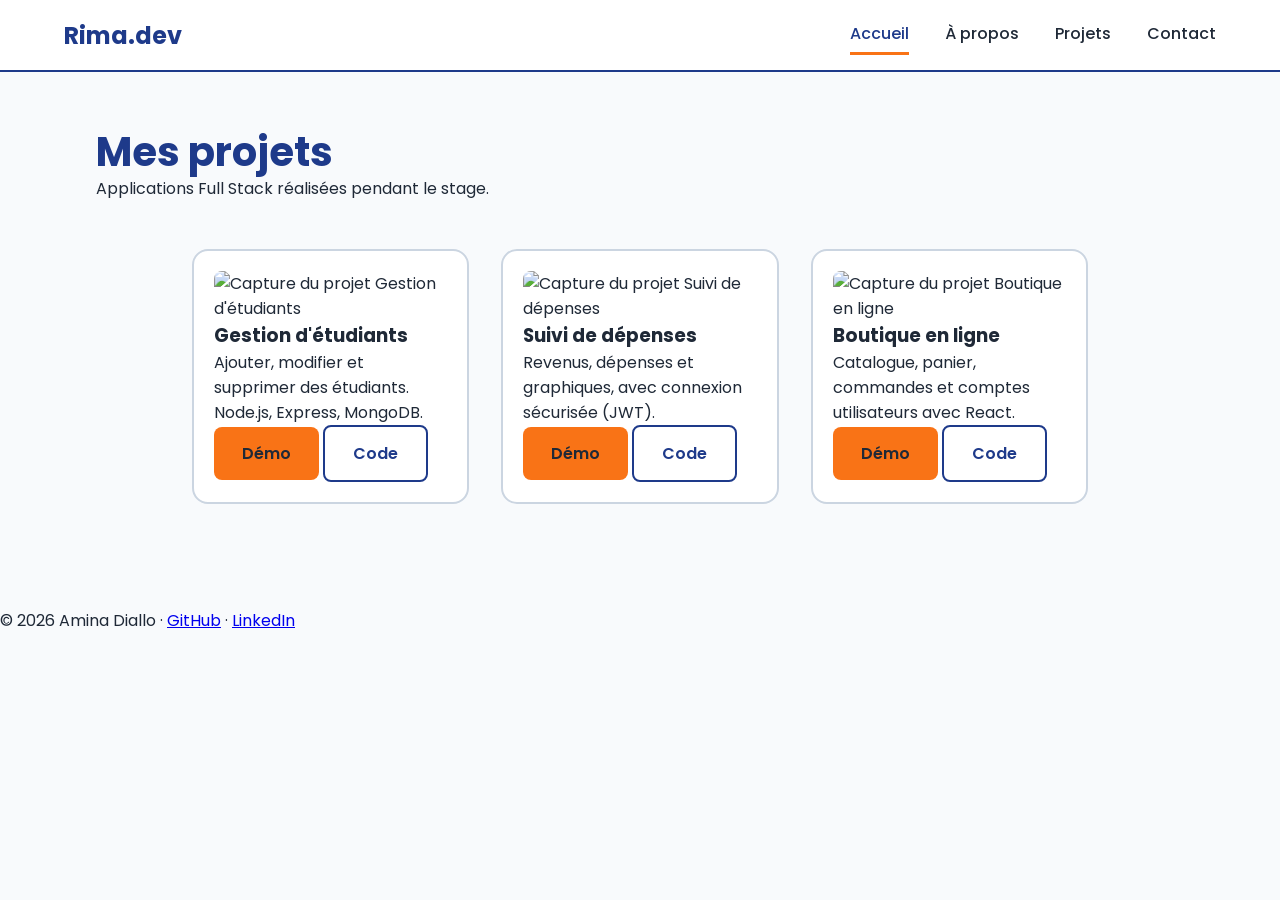
==== projects.html @ 364528de "Update portfolio website" ====
<!DOCTYPE html>
<html lang="fr">
<head>
  <meta charset="UTF-8">
  <meta name="viewport" content="width=device-width, initial-scale=1.0">
  <title>Rima werteteni– Développeuse Full Stack</title>
  <link rel="stylesheet" href="css/style.css">
</head>
<body>
  <header class="header">
    <a href="index.html" class="logo">Rima.dev</a>
    <button class="menu-btn" id="menuBtn" aria-label="Ouvrir le menu">☰</button>
    <nav class="nav" id="nav">
      <a href="index.html" class="active">Accueil</a>
      <a href="about.html">À propos</a>
      <a href="projects.html">Projets</a>
      <a href="contact.html">Contact</a>
    </nav>
  </header>

 <main class="page">
    <h1 class="page-title">Mes projets</h1>
    <p class="page-intro">Applications Full Stack réalisées pendant le stage.</p>

    <section class="cards">

      <article class="card">
        <img src="images/projet1.png" alt="Capture du projet Gestion d'étudiants">
        <h3>Gestion d'étudiants</h3>
        <p>Ajouter, modifier et supprimer des étudiants. Node.js, Express, MongoDB.</p>
        <div class="card-actions">
          <a href="#" class="btn btn-primary">Démo</a>
          <a href="#" class="btn btn-outline">Code</a>
        </div>
      </article>

      <article class="card">
        <img src="images/projet2.png" alt="Capture du projet Suivi de dépenses">
        <h3>Suivi de dépenses</h3>
        <p>Revenus, dépenses et graphiques, avec connexion sécurisée (JWT).</p>
        <div class="card-actions">
          <a href="#" class="btn btn-primary">Démo</a>
          <a href="#" class="btn btn-outline">Code</a>
        </div>
      </article>

      <article class="card">
        <img src="images/projet3.png" alt="Capture du projet Boutique en ligne">
        <h3>Boutique en ligne</h3>
        <p>Catalogue, panier, commandes et comptes utilisateurs avec React.</p>
        <div class="card-actions">
          <a href="#" class="btn btn-primary">Démo</a>
          <a href="#" class="btn btn-outline">Code</a>
        </div>
      </article>

    </section>
  </main>

  <footer class="footer">
    <p>© 2026 Amina Diallo · <a href="https://github.com/">GitHub</a> · <a href="https://linkedin.com/">LinkedIn</a></p>
  </footer>

  <script src="js/script.js"></script>
</body>
</html>
---- css/style.css ----
@import url('https://fonts.googleapis.com/css2?family=Poppins:wght@400;500;600;700&display=swap');

:root {
  --bleu: #1E3A8A;
  --orange: #F97316;
  --fond: #F8FAFC;
  --texte: #1F2937;
}

* { margin: 0; padding: 0; box-sizing: border-box; }

body {
  font-family: 'Poppins', sans-serif;
  background: var(--fond);
  color: var(--texte);
}

/* Menu : Flexbox */
.header {
  display: flex;
  justify-content: space-between;
  align-items: center;
  padding: 0 64px;
  height: 72px;
  background: #fff;
  border-bottom: 2px solid var(--bleu);
}
.logo { font-weight: 700; font-size: 24px; color: var(--bleu); text-decoration: none; }
.nav { display: flex; gap: 36px; }
.nav a { color: var(--texte); text-decoration: none; font-weight: 500; padding: 6px 0; }
.nav a.active { color: var(--bleu); border-bottom: 3px solid var(--orange); }
.menu-btn { display: none; }

/* Accueil : Flexbox */
.hero {
  display: flex;
  align-items: center;
  justify-content: space-between;
  gap: 64px;
  padding: 80px 96px;
}
.hero-photo { width: 360px; height: 360px; border-radius: 50%; object-fit: cover; }

/* Boutons */
.btn { display: inline-block; padding: 14px 28px; border-radius: 8px; font-weight: 600; text-decoration: none; }
.btn-primary { background: var(--orange); color: var(--texte); }
.btn-outline { border: 2px solid var(--bleu); color: var(--bleu); }

/* Projets : Grid */
.cards {
  display: grid;
  grid-template-columns: repeat(3, 1fr);
  gap: 32px;
  padding: 48px 96px;
}
.card { background: #fff; border: 2px solid #CBD5E1; border-radius: 16px; padding: 20px; }
.card img { width: 100%; height: 170px; object-fit: cover; border-radius: 8px; }


/* ===== Page À propos ===== */
.page {
  padding: 56px 96px;
}

.page-about {
  display: flex;
  flex-direction: column;
  gap: 40px;                      /* espace entre titre, présentation et compétences */
}

.page-title {
  font-size: 40px;
  font-weight: 700;
  color: var(--bleu);
  line-height: 1.2;
}

/* Photo + texte, côte à côte */
.about {
  display: flex;
  align-items: flex-start;
  gap: 56px;
}

.about-photo {
  width: 240px;
  height: 280px;
  object-fit: cover;
  border-radius: 16px;
  flex-shrink: 0;
  border: 3px solid var(--bleu);  /* même bord que la maquette */
}

.about-text {
  display: flex;
  flex-direction: column;
  gap: 16px;
  max-width: 700px;
  font-size: 18px;
  line-height: 1.7;
  color: #374151;
}

.about-text .btn {
  align-self: flex-start;         /* le bouton ne prend pas toute la largeur */
  margin-top: 8px;
  min-height: 44px;
}

/* Compétences */
.skills {
  display: flex;
  flex-direction: column;
  gap: 16px;
}

.skills h2 {
  font-size: 24px;
  font-weight: 600;
  color: var(--bleu);
}

.skills-list {
  list-style: none;
  display: flex;
  flex-wrap: wrap;
  gap: 12px;
}

.skills-list li {
  background: #fff;
  border: 2px solid var(--bleu);
  color: var(--bleu);
  padding: 8px 20px;
  border-radius: 999px;           /* forme de pastille */
  font-size: 16px;
  font-weight: 500;
}
/* ===== Page Contact ===== */
.contact {
  display: flex;
  align-items: flex-start;
  gap: 80px;
}

/* Colonne gauche : titre + formulaire */
.contact-form-wrap {
  flex: 1;
  max-width: 640px;
}

.contact-form-wrap .page-title {
  margin-bottom: 24px;
}

.contact-form {
  display: flex;
  flex-direction: column;
  gap: 24px;
}

.form-group {
  display: flex;
  flex-direction: column;
  gap: 6px;
}

.form-group label {
  font-size: 15px;
  font-weight: 600;
  color: var(--texte);
}

.form-group input,
.form-group textarea {
  width: 100%;
  padding: 0 16px;
  font-family: inherit;
  font-size: 16px;
  color: var(--texte);
  background: #fff;
  border: 2px solid #94A3B8;      /* bord gris-bleu comme la maquette */
  border-radius: 8px;
}

.form-group input {
  height: 48px;
}

.form-group textarea {
  height: 140px;
  padding: 12px 16px;
  resize: none;
}

.form-group input:focus,
.form-group textarea:focus {
  outline: none;
  border-color: var(--bleu);      /* le champ actif devient bleu */
}

/* Message d'erreur (rempli par le JavaScript) */
.error {
  color: #B91C1C;
  font-size: 14px;
  min-height: 0;
}

/* Bouton d'envoi */
.contact-form .btn {
  align-self: flex-start;
  min-height: 48px;
  padding: 14px 32px;
  border: none;
  font-family: inherit;
  font-size: 16px;
  cursor: pointer;
}

.form-success {
  color: #15803D;
  font-weight: 500;
}

/* Colonne droite : carte « Autres moyens » */
.contact-info {
  width: 340px;
  margin-top: 64px;               /* aligne la carte avec le premier champ */
  padding: 28px;
  display: flex;
  flex-direction: column;
  gap: 18px;
  background: #fff;
  border: 2px solid #CBD5E1;
  border-radius: 16px;
  flex-shrink: 0;
}

.contact-info h2 {
  font-size: 22px;
  font-weight: 600;
  color: var(--bleu);
}

.contact-info p {
  font-size: 16px;
  color: #374151;
}
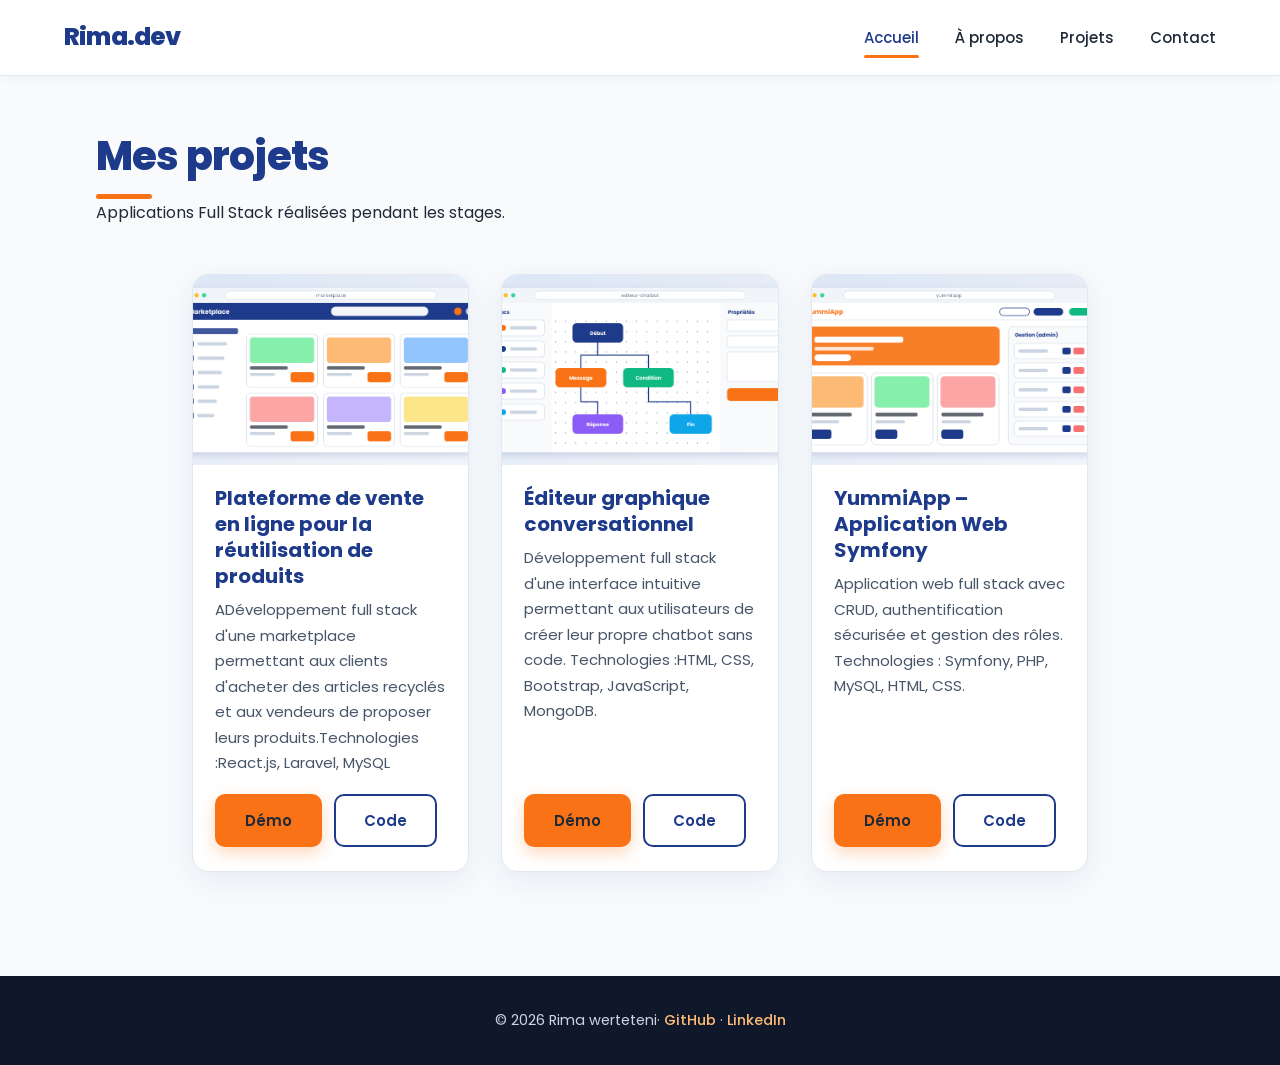
==== commit b83440d7: "Ajout README et captures d'écran" ====
--- a/projects.html
+++ b/projects.html
@@ -20,14 +20,15 @@
 
  <main class="page">
     <h1 class="page-title">Mes projets</h1>
-    <p class="page-intro">Applications Full Stack réalisées pendant le stage.</p>
+    <p class="page-intro">Applications Full Stack réalisées pendant les stages.</p>
 
     <section class="cards">
 
       <article class="card">
-        <img src="images/projet1.png" alt="Capture du projet Gestion d'étudiants">
-        <h3>Gestion d'étudiants</h3>
-        <p>Ajouter, modifier et supprimer des étudiants. Node.js, Express, MongoDB.</p>
+        <img src="images/projet1-marketplace.png" alt="Capture du projet marketplace">
+        <h3>Plateforme de vente en ligne pour la réutilisation de produits</h3>
+        <p>ADéveloppement full stack d'une marketplace permettant aux clients d'acheter des articles recyclés et aux vendeurs de 
+proposer leurs produits.Technologies :React.js, Laravel, MySQL</p>
         <div class="card-actions">
           <a href="#" class="btn btn-primary">Démo</a>
           <a href="#" class="btn btn-outline">Code</a>
@@ -35,30 +36,38 @@
       </article>
 
       <article class="card">
-        <img src="images/projet2.png" alt="Capture du projet Suivi de dépenses">
-        <h3>Suivi de dépenses</h3>
-        <p>Revenus, dépenses et graphiques, avec connexion sécurisée (JWT).</p>
+        <img src="images/projet2-chatbot.png" alt="Capture du projet Éditeur graphique conversationnel">
+        <h3>Éditeur graphique conversationnel</h3>
+        <p>Développement full stack d'une interface intuitive permettant aux utilisateurs de créer leur propre chatbot sans code. Technologies :HTML, CSS, Bootstrap, JavaScript, MongoDB.</p>
         <div class="card-actions">
           <a href="#" class="btn btn-primary">Démo</a>
           <a href="#" class="btn btn-outline">Code</a>
         </div>
       </article>
 
-      <article class="card">
-        <img src="images/projet3.png" alt="Capture du projet Boutique en ligne">
-        <h3>Boutique en ligne</h3>
-        <p>Catalogue, panier, commandes et comptes utilisateurs avec React.</p>
-        <div class="card-actions">
-          <a href="#" class="btn btn-primary">Démo</a>
-          <a href="#" class="btn btn-outline">Code</a>
-        </div>
-      </article>
+
+<article class="card">
+    <img src="images/projet3-yummiapp.png" alt="Capture du projet YummiApp – Application Web Symfony">
+
+    <h3>YummiApp – Application Web Symfony</h3>
+
+    <p>
+        Application web full stack avec CRUD, authentification sécurisée et gestion des rôles.
+        Technologies : Symfony, PHP, MySQL, HTML, CSS.
+    </p>
+
+    <div class="card-actions">
+        <a href="#" class="btn btn-primary">Démo</a>
+        <a href="#" class="btn btn-outline">Code</a>
+    </div>
+</article>
+
 
     </section>
   </main>
 
   <footer class="footer">
-    <p>© 2026 Amina Diallo · <a href="https://github.com/">GitHub</a> · <a href="https://linkedin.com/">LinkedIn</a></p>
+     <p>© 2026 Rima werteteni· <a href="https://github.com/LSIri2020/">GitHub</a> · <a href="/https://www.linkedin.com/in/rima-werteteni-3aa387272/">LinkedIn</a></p>
   </footer>
 
   <script src="js/script.js"></script>
--- a/css/style.css
+++ b/css/style.css
@@ -1,248 +1,698 @@
-@import url('https://fonts.googleapis.com/css2?family=Poppins:wght@400;500;600;700&display=swap');
+@import url('https://fonts.googleapis.com/css2?family=Poppins:wght@400;500;600;700;800&display=swap');
+
+/* ========================================
+   1. VARIABLES ET BASE
+======================================== */
 
 :root {
   --bleu: #1E3A8A;
+  --bleu-clair: #2563EB;
+  --bleu-pale: #EFF4FF;
   --orange: #F97316;
+  --orange-hover: #FB923C;
+  --orange-texte: #C2410C;
   --fond: #F8FAFC;
   --texte: #1F2937;
+  --texte-doux: #475569;
+  --bordure: #E2E8F0;
+  --ombre: 0 8px 30px rgba(30, 58, 138, 0.08);
+  --ombre-hover: 0 16px 40px rgba(30, 58, 138, 0.16);
+  --transition: 0.3s ease;
 }
 
 * { margin: 0; padding: 0; box-sizing: border-box; }
+
+html { scroll-behavior: smooth; }
 
 body {
   font-family: 'Poppins', sans-serif;
   background: var(--fond);
   color: var(--texte);
-}
-
-/* Menu : Flexbox */
+  line-height: 1.7;
+  -webkit-font-smoothing: antialiased;
+}
+
+img { display: block; max-width: 100%; }
+a { transition: var(--transition); }
+ul { list-style: none; }
+button, input, textarea { font: inherit; }
+::selection { background: var(--orange); color: var(--texte); }
+:focus-visible { outline: 3px solid var(--bleu-clair); outline-offset: 3px; }
+
+
+/* ========================================
+   2. MENU DE NAVIGATION
+======================================== */
+
 .header {
+  position: sticky;
+  top: 0;
+  z-index: 100;
   display: flex;
   justify-content: space-between;
   align-items: center;
+  height: 76px;
   padding: 0 64px;
-  height: 72px;
-  background: #fff;
-  border-bottom: 2px solid var(--bleu);
-}
-.logo { font-weight: 700; font-size: 24px; color: var(--bleu); text-decoration: none; }
+  background: rgba(255, 255, 255, 0.95);
+  backdrop-filter: blur(12px);
+  border-bottom: 1px solid var(--bordure);
+  box-shadow: 0 2px 12px rgba(15, 23, 42, 0.04);
+}
+
+.logo {
+  font-size: 25px;
+  font-weight: 800;
+  letter-spacing: -0.8px;
+  color: var(--bleu);
+  text-decoration: none;
+}
+.logo:hover { color: var(--orange-texte); }
+
 .nav { display: flex; gap: 36px; }
-.nav a { color: var(--texte); text-decoration: none; font-weight: 500; padding: 6px 0; }
-.nav a.active { color: var(--bleu); border-bottom: 3px solid var(--orange); }
+
+.nav a {
+  position: relative;
+  padding: 8px 0;
+  font-size: 15px;
+  font-weight: 500;
+  color: var(--texte);
+  text-decoration: none;
+}
+.nav a::after {
+  content: "";
+  position: absolute;
+  left: 0; bottom: 0;
+  width: 0; height: 3px;
+  background: var(--orange);
+  border-radius: 3px;
+  transition: width var(--transition);
+}
+.nav a:hover,
+.nav a.active { color: var(--bleu); }
+.nav a:hover::after,
+.nav a.active::after { width: 100%; }
+
 .menu-btn { display: none; }
 
-/* Accueil : Flexbox */
+
+/* ========================================
+   3. BOUTONS
+======================================== */
+
+.btn {
+  display: inline-flex;
+  align-items: center;
+  justify-content: center;
+  min-height: 48px;
+  padding: 12px 28px;
+  border: 2px solid transparent;
+  border-radius: 10px;
+  font-size: 15px;
+  font-weight: 600;
+  text-decoration: none;
+  cursor: pointer;
+  transition: background var(--transition), color var(--transition),
+              transform var(--transition), box-shadow var(--transition);
+}
+
+.btn-primary {
+  background: var(--orange);
+  color: var(--texte);
+  box-shadow: 0 6px 16px rgba(249, 115, 22, 0.28);
+}
+.btn-primary:hover {
+  background: var(--orange-hover);
+  transform: translateY(-3px);
+  box-shadow: 0 10px 22px rgba(249, 115, 22, 0.32);
+}
+
+.btn-outline {
+  background: #fff;
+  border-color: var(--bleu);
+  color: var(--bleu);
+}
+.btn-outline:hover {
+  background: var(--bleu);
+  color: #fff;
+  transform: translateY(-3px);
+}
+
+
+/* ========================================
+   4. STRUCTURE DES SECTIONS ET TITRES
+======================================== */
+
+.container { width: 100%; max-width: 1180px; margin: 0 auto; padding: 0 24px; }
+.section { padding: 80px 0; }
+.section-alt { background: #fff; border-block: 1px solid var(--bordure); }
+
+.section-head { max-width: 640px; margin-bottom: 44px; }
+.section-head.center { margin-inline: auto; text-align: center; }
+.section-head.center .section-title::after { margin-inline: auto; }
+
+.eyebrow {
+  display: inline-block;
+  margin-bottom: 8px;
+  font-size: 14px;
+  font-weight: 700;
+  letter-spacing: 1.5px;
+  text-transform: uppercase;
+  color: var(--orange-texte);
+}
+
+.section-title,
+.page-title {
+  font-size: clamp(28px, 3.4vw, 40px);
+  font-weight: 800;
+  line-height: 1.2;
+  letter-spacing: -0.8px;
+  color: var(--bleu);
+}
+.section-title::after,
+.page-title::after {
+  content: "";
+  display: block;
+  width: 56px; height: 5px;
+  margin-top: 14px;
+  background: var(--orange);
+  border-radius: 5px;
+}
+.section-intro { margin-top: 16px; font-size: 17px; color: var(--texte-doux); }
+
+.subtitle { margin-bottom: 28px; font-size: 26px; font-weight: 700; color: var(--bleu); }
+
+.page { padding: 56px 96px; }
+.two-cols { display: grid; grid-template-columns: repeat(2, minmax(0, 1fr)); gap: 56px; align-items: start; }
+
+
+/* ========================================
+   5. PAGE D'ACCUEIL
+======================================== */
+
 .hero {
   display: flex;
   align-items: center;
   justify-content: space-between;
   gap: 64px;
+  min-height: 620px;
   padding: 80px 96px;
-}
-.hero-photo { width: 360px; height: 360px; border-radius: 50%; object-fit: cover; }
-
-/* Boutons */
-.btn { display: inline-block; padding: 14px 28px; border-radius: 8px; font-weight: 600; text-decoration: none; }
-.btn-primary { background: var(--orange); color: var(--texte); }
-.btn-outline { border: 2px solid var(--bleu); color: var(--bleu); }
-
-/* Projets : Grid */
+  background:
+    radial-gradient(circle at 85% 20%, rgba(249, 115, 22, 0.14), transparent 40%),
+    radial-gradient(circle at 10% 90%, rgba(37, 99, 235, 0.12), transparent 45%),
+    var(--fond);
+}
+
+.hero-text { flex: 1; max-width: 640px; }
+
+.hero-badge {
+  display: inline-flex;
+  align-items: center;
+  gap: 10px;
+  margin-bottom: 18px;
+  padding: 6px 16px;
+  background: #fff;
+  border: 1px solid var(--bordure);
+  border-radius: 999px;
+  box-shadow: var(--ombre);
+  font-size: 14px;
+  font-weight: 500;
+  color: var(--bleu);
+}
+.hero-badge::before {
+  content: "";
+  width: 9px; height: 9px;
+  background: var(--orange);
+  border-radius: 50%;
+}
+
+.hero-text h1 {
+  margin-bottom: 10px;
+  font-size: clamp(38px, 5vw, 58px);
+  font-weight: 800;
+  line-height: 1.12;
+  letter-spacing: -1.5px;
+  color: var(--bleu);
+}
+
+.hero-text h2 {
+  margin-bottom: 20px;
+  font-size: clamp(20px, 2.5vw, 28px);
+  font-weight: 600;
+  color: var(--orange-texte);
+}
+
+.hero-text p {
+  max-width: 560px;
+  margin-bottom: 28px;
+  font-size: 17px;
+  line-height: 1.85;
+  color: var(--texte-doux);
+}
+
+.hero-text .btn { margin: 0 12px 14px 0; }
+
+.hero-photo {
+  width: 360px;
+  height: 360px;
+  flex-shrink: 0;
+  object-fit: cover;
+  border: 8px solid #fff;
+  border-radius: 50%;
+  outline: 3px dashed rgba(249, 115, 22, 0.6);
+  outline-offset: 12px;
+  box-shadow: var(--ombre-hover);
+}
+
+/* Liste <ul> en pastilles */
+.chips { display: flex; flex-wrap: wrap; gap: 10px; margin-top: 8px; }
+.chips li {
+  padding: 6px 16px;
+  background: #fff;
+  border: 1.5px solid var(--bleu);
+  border-radius: 999px;
+  font-size: 14px;
+  font-weight: 500;
+  color: var(--bleu);
+}
+
+/* Cartes « Ce que je fais » */
+.services { display: grid; grid-template-columns: repeat(4, minmax(0, 1fr)); gap: 24px; }
+
+.service {
+  padding: 30px 26px;
+  background: #fff;
+  border: 1px solid var(--bordure);
+  border-radius: 16px;
+  box-shadow: var(--ombre);
+  transition: transform var(--transition), box-shadow var(--transition), border-color var(--transition);
+}
+.service:hover { transform: translateY(-6px); box-shadow: var(--ombre-hover); border-color: var(--orange); }
+.service h3 { margin-bottom: 8px; font-size: 19px; font-weight: 700; color: var(--bleu); }
+.service p { font-size: 15px; line-height: 1.65; color: var(--texte-doux); }
+
+.icon-box {
+  display: grid;
+  place-items: center;
+  width: 56px; height: 56px;
+  margin-bottom: 20px;
+  background: var(--bleu-pale);
+  border-radius: 14px;
+  color: var(--bleu);
+}
+.icon-box svg { width: 28px; height: 28px; }
+
+/* Bandeau d'appel à l'action */
+.cta {
+  padding: 72px 24px;
+  background: linear-gradient(135deg, var(--bleu), #1D4ED8);
+  color: #fff;
+  text-align: center;
+}
+.cta h2 { margin-bottom: 10px; font-size: clamp(26px, 3vw, 36px); font-weight: 800; }
+.cta p { max-width: 560px; margin: 0 auto 28px; font-size: 17px; color: #DBEAFE; }
+
+.center-action { margin-top: 40px; text-align: center; }
+
+
+/* ========================================
+   6. PAGE PROJETS (cartes)
+======================================== */
+
 .cards {
   display: grid;
   grid-template-columns: repeat(3, 1fr);
   gap: 32px;
   padding: 48px 96px;
 }
-.card { background: #fff; border: 2px solid #CBD5E1; border-radius: 16px; padding: 20px; }
-.card img { width: 100%; height: 170px; object-fit: cover; border-radius: 8px; }
-
-
-/* ===== Page À propos ===== */
-.page {
-  padding: 56px 96px;
-}
-
-.page-about {
+
+.card {
   display: flex;
   flex-direction: column;
-  gap: 40px;                      /* espace entre titre, présentation et compétences */
-}
-
-.page-title {
-  font-size: 40px;
-  font-weight: 700;
-  color: var(--bleu);
-  line-height: 1.2;
-}
-
-/* Photo + texte, côte à côte */
-.about {
-  display: flex;
-  align-items: flex-start;
-  gap: 56px;
-}
+  overflow: hidden;
+  background: #fff;
+  border: 1px solid var(--bordure);
+  border-radius: 16px;
+  box-shadow: var(--ombre);
+  transition: transform var(--transition), box-shadow var(--transition);
+}
+.card:hover { transform: translateY(-8px); box-shadow: var(--ombre-hover); }
+
+.card img { width: 100%; height: 190px; object-fit: cover; transition: transform 0.5s ease; }
+.card:hover img { transform: scale(1.05); }
+
+.card h3 { margin: 20px 22px 8px; font-size: 20px; font-weight: 700; line-height: 1.3; color: var(--bleu); }
+.card p { margin: 0 22px; font-size: 15px; line-height: 1.7; color: var(--texte-doux); }
+
+.card-tag {
+  align-self: flex-start;
+  margin: 20px 22px 0;
+  padding: 3px 12px;
+  background: #FFF1E6;
+  border-radius: 999px;
+  font-size: 12.5px;
+  font-weight: 600;
+  color: var(--orange-texte);
+}
+.card-tag + h3 { margin-top: 12px; }
+
+.card-actions { display: flex; gap: 12px; margin: auto 22px 24px; padding-top: 18px; }
+
+/* Liste <ul> des technologies (cartes, chronologie, compétences) */
+.tech-list { display: flex; flex-wrap: wrap; gap: 8px; margin: auto 22px 24px; padding-top: 18px; }
+.tech-list li {
+  padding: 4px 12px;
+  background: var(--bleu-pale);
+  border: 1px solid #C7D7FE;
+  border-radius: 999px;
+  font-size: 13px;
+  font-weight: 500;
+  color: var(--bleu);
+}
+
+
+/* ========================================
+   7. PAGE À PROPOS
+======================================== */
+
+.page-about { display: flex; flex-direction: column; gap: 48px; }
+
+.about { display: flex; align-items: flex-start; gap: 56px; }
 
 .about-photo {
-  width: 240px;
-  height: 280px;
+  width: 260px;
+  height: 310px;
+  flex-shrink: 0;
   object-fit: cover;
-  border-radius: 16px;
-  flex-shrink: 0;
-  border: 3px solid var(--bleu);  /* même bord que la maquette */
+  border: 6px solid #fff;
+  border-radius: 20px;
+  box-shadow: var(--ombre-hover);
 }
 
 .about-text {
   display: flex;
   flex-direction: column;
   gap: 16px;
-  max-width: 700px;
+  max-width: 720px;
   font-size: 18px;
-  line-height: 1.7;
-  color: #374151;
-}
-
-.about-text .btn {
-  align-self: flex-start;         /* le bouton ne prend pas toute la largeur */
-  margin-top: 8px;
-  min-height: 44px;
-}
+  line-height: 1.8;
+  color: var(--texte-doux);
+}
+.about-text .btn { align-self: flex-start; margin-top: 8px; }
+
+/* Liste d'informations sous la photo */
+.facts {
+  margin-top: 24px;
+  padding: 20px 24px;
+  background: #fff;
+  border: 1px solid var(--bordure);
+  border-radius: 16px;
+  box-shadow: var(--ombre);
+}
+.facts li {
+  display: flex;
+  justify-content: space-between;
+  gap: 16px;
+  padding: 9px 0;
+  font-size: 14.5px;
+  border-bottom: 1px solid var(--bordure);
+}
+.facts li:last-child { border-bottom: none; }
+.facts span { color: var(--texte-doux); }
+.facts strong { text-align: right; font-weight: 600; color: var(--bleu); }
+
+/* Chronologie (expérience, formation) */
+.timeline { position: relative; display: flex; flex-direction: column; gap: 26px; padding-left: 34px; }
+.timeline::before {
+  content: "";
+  position: absolute;
+  left: 8px; top: 8px; bottom: 8px;
+  width: 3px;
+  background: linear-gradient(var(--orange), var(--bleu-clair));
+  border-radius: 3px;
+}
+
+.timeline-item {
+  position: relative;
+  padding: 24px 28px;
+  background: #fff;
+  border: 1px solid var(--bordure);
+  border-radius: 16px;
+  box-shadow: var(--ombre);
+}
+.timeline-item::before {
+  content: "";
+  position: absolute;
+  left: -34px; top: 30px;
+  width: 19px; height: 19px;
+  background: #fff;
+  border: 4px solid var(--orange);
+  border-radius: 50%;
+}
+.timeline-date { display: inline-block; margin-bottom: 6px; font-size: 13.5px; font-weight: 700; color: var(--orange-texte); }
+.timeline-item h3 { font-size: 19px; font-weight: 700; line-height: 1.35; color: var(--bleu); }
+.timeline-item .org { margin-bottom: 8px; font-size: 14.5px; font-weight: 500; color: var(--texte-doux); }
+.timeline-item p,
+.timeline-item li { font-size: 15px; line-height: 1.7; color: var(--texte-doux); }
+.timeline-item ul:not(.tech-list) { margin-top: 6px; padding-left: 18px; list-style: disc; }
+.timeline-item ul.tech-list { margin: 0; padding: 12px 0 0; }
 
 /* Compétences */
-.skills {
-  display: flex;
-  flex-direction: column;
-  gap: 16px;
-}
-
-.skills h2 {
-  font-size: 24px;
-  font-weight: 600;
-  color: var(--bleu);
-}
-
-.skills-list {
-  list-style: none;
-  display: flex;
-  flex-wrap: wrap;
-  gap: 12px;
-}
-
+.skills { display: flex; flex-direction: column; gap: 18px; }
+.skills h2 { font-size: 26px; font-weight: 700; color: var(--bleu); }
+
+.skills-list { display: flex; flex-wrap: wrap; gap: 12px; }
 .skills-list li {
+  padding: 8px 20px;
   background: #fff;
   border: 2px solid var(--bleu);
-  color: var(--bleu);
-  padding: 8px 20px;
-  border-radius: 999px;           /* forme de pastille */
+  border-radius: 999px;
   font-size: 16px;
   font-weight: 500;
-}
-/* ===== Page Contact ===== */
-.contact {
-  display: flex;
-  align-items: flex-start;
-  gap: 80px;
-}
-
-/* Colonne gauche : titre + formulaire */
-.contact-form-wrap {
-  flex: 1;
-  max-width: 640px;
-}
-
-.contact-form-wrap .page-title {
-  margin-bottom: 24px;
-}
+  color: var(--bleu);
+  transition: var(--transition);
+}
+.skills-list li:hover { background: var(--bleu); color: #fff; transform: translateY(-3px); }
+
+/* Compétences par catégorie */
+.skill-groups { display: grid; grid-template-columns: repeat(2, minmax(0, 1fr)); gap: 24px; }
+
+.skill-group {
+  padding: 26px;
+  background: #fff;
+  border: 1px solid var(--bordure);
+  border-radius: 16px;
+  box-shadow: var(--ombre);
+}
+.skill-group h3 { margin-bottom: 14px; font-size: 17px; font-weight: 700; color: var(--bleu); }
+.skill-group .tech-list { margin: 0; padding-top: 0; }
+
+
+/* ========================================
+   8. PAGE CONTACT
+======================================== */
+
+.contact { display: flex; align-items: flex-start; gap: 80px; }
+
+.contact-form-wrap { flex: 1; max-width: 640px; }
+.contact-form-wrap .page-title { margin-bottom: 28px; }
 
 .contact-form {
   display: flex;
   flex-direction: column;
-  gap: 24px;
-}
-
-.form-group {
-  display: flex;
-  flex-direction: column;
-  gap: 6px;
-}
-
-.form-group label {
-  font-size: 15px;
-  font-weight: 600;
-  color: var(--texte);
-}
+  gap: 22px;
+  padding: 32px;
+  background: #fff;
+  border: 1px solid var(--bordure);
+  border-radius: 20px;
+  box-shadow: var(--ombre);
+}
+
+.form-group { display: flex; flex-direction: column; gap: 6px; }
+.form-group label { font-size: 15px; font-weight: 600; color: var(--texte); }
 
 .form-group input,
 .form-group textarea {
   width: 100%;
   padding: 0 16px;
-  font-family: inherit;
+  background: var(--fond);
+  border: 2px solid #CBD5E1;
+  border-radius: 10px;
   font-size: 16px;
   color: var(--texte);
-  background: #fff;
-  border: 2px solid #94A3B8;      /* bord gris-bleu comme la maquette */
-  border-radius: 8px;
-}
-
-.form-group input {
-  height: 48px;
-}
-
-.form-group textarea {
-  height: 140px;
-  padding: 12px 16px;
-  resize: none;
-}
+  transition: border-color var(--transition), box-shadow var(--transition), background var(--transition);
+}
+.form-group input { height: 50px; }
+.form-group textarea { height: 150px; padding: 12px 16px; resize: vertical; }
 
 .form-group input:focus,
 .form-group textarea:focus {
   outline: none;
-  border-color: var(--bleu);      /* le champ actif devient bleu */
-}
-
-/* Message d'erreur (rempli par le JavaScript) */
-.error {
-  color: #B91C1C;
-  font-size: 14px;
-  min-height: 0;
-}
-
-/* Bouton d'envoi */
-.contact-form .btn {
-  align-self: flex-start;
-  min-height: 48px;
-  padding: 14px 32px;
-  border: none;
-  font-family: inherit;
-  font-size: 16px;
-  cursor: pointer;
-}
-
-.form-success {
-  color: #15803D;
-  font-weight: 500;
-}
-
-/* Colonne droite : carte « Autres moyens » */
+  background: #fff;
+  border-color: var(--bleu-clair);
+  box-shadow: 0 0 0 4px rgba(37, 99, 235, 0.15);
+}
+.form-group.invalid input,
+.form-group.invalid textarea { border-color: #B91C1C; }
+
+.error { font-size: 14px; font-weight: 500; color: #B91C1C; }
+
+.contact-form .btn { align-self: flex-start; min-height: 50px; padding: 14px 34px; font-size: 16px; }
+.form-success { font-weight: 600; color: #15803D; }
+
+/* Carte « Autres moyens » */
 .contact-info {
-  width: 340px;
-  margin-top: 64px;               /* aligne la carte avec le premier champ */
-  padding: 28px;
+  flex-shrink: 0;
   display: flex;
   flex-direction: column;
   gap: 18px;
-  background: #fff;
-  border: 2px solid #CBD5E1;
+  width: 340px;
+  margin-top: 78px;
+  padding: 28px;
+  background: #fff;
+  border: 1px solid var(--bordure);
+  border-top: 5px solid var(--orange);
   border-radius: 16px;
-  flex-shrink: 0;
-}
-
-.contact-info h2 {
-  font-size: 22px;
-  font-weight: 600;
-  color: var(--bleu);
-}
-
-.contact-info p {
-  font-size: 16px;
-  color: #374151;
+  box-shadow: var(--ombre);
+}
+.contact-info h2 { font-size: 22px; font-weight: 700; color: var(--bleu); }
+.contact-info p { font-size: 16px; color: var(--texte-doux); }
+
+/* Variante : liste de cartes cliquables (à utiliser avec class="contact-info liens") */
+.contact-info.liens { padding: 0; background: none; border: none; box-shadow: none; }
+
+.info-card {
+  display: flex;
+  align-items: center;
+  gap: 16px;
+  padding: 18px 22px;
+  background: #fff;
+  border: 1px solid var(--bordure);
+  border-radius: 16px;
+  box-shadow: var(--ombre);
+  transition: transform var(--transition), box-shadow var(--transition), border-color var(--transition);
+}
+.contact-info a.info-card { color: var(--texte); text-decoration: none; }
+.contact-info a.info-card:hover { transform: translateX(6px); border-color: var(--orange); box-shadow: var(--ombre-hover); }
+.info-card .icon-box { flex-shrink: 0; margin: 0; }
+.info-card small { display: block; font-size: 13px; line-height: 1.3; color: var(--texte-doux); }
+.info-card strong { display: block; font-size: 15px; font-weight: 600; line-height: 1.4; color: var(--bleu); word-break: break-word; }
+
+
+/* ========================================
+   9. PIED DE PAGE
+======================================== */
+
+.footer {
+  padding: 32px 24px;
+  background: #0F172A;
+  color: #CBD5E1;
+  font-size: 14.5px;
+  text-align: center;
+}
+.footer a { color: #FDBA74; font-weight: 500; text-decoration: none; }
+.footer a:hover { color: #fff; text-decoration: underline; }
+
+
+/* ========================================
+   10. TABLETTE
+======================================== */
+
+@media (max-width: 1024px) {
+  .header { padding: 0 40px; }
+  .hero, .cards, .page { padding-left: 40px; padding-right: 40px; }
+  .cards { grid-template-columns: repeat(2, 1fr); }
+  .services { grid-template-columns: repeat(2, minmax(0, 1fr)); }
+  .two-cols { grid-template-columns: 1fr; gap: 48px; }
+  .contact { gap: 40px; }
+}
+
+
+/* ========================================
+   11. TÉLÉPHONE
+======================================== */
+
+@media (max-width: 768px) {
+
+  /* Menu hamburger */
+  .header { height: 64px; padding: 0 20px; }
+
+  .menu-btn {
+    display: grid;
+    place-items: center;
+    width: 46px; height: 46px;
+    background: var(--bleu-pale);
+    border: none;
+    border-radius: 12px;
+    font-size: 26px;
+    line-height: 1;
+    color: var(--bleu);
+    cursor: pointer;
+  }
+
+  .nav {
+    display: none;
+    position: absolute;
+    top: 64px; left: 0; right: 0;
+    flex-direction: column;
+    gap: 0;
+    background: #fff;
+    border-bottom: 3px solid var(--orange);
+    box-shadow: 0 16px 30px rgba(15, 23, 42, 0.12);
+  }
+  .nav.open { display: flex; }
+  .nav a { padding: 18px 24px; border-bottom: 1px solid var(--bordure); font-size: 16px; }
+  .nav a::after { display: none; }
+  .nav a.active { background: var(--bleu-pale); border-left: 5px solid var(--orange); }
+
+  /* Sections */
+  .section { padding: 52px 0; }
+  .container { padding: 0 20px; }
+  .section-head { margin-bottom: 32px; }
+  .services, .skill-groups { grid-template-columns: 1fr; }
+
+  /* Accueil */
+  .hero {
+    flex-direction: column-reverse;
+    min-height: 0;
+    gap: 40px;
+    padding: 44px 20px 56px;
+    text-align: center;
+  }
+  .hero-photo { width: 210px; height: 210px; outline-offset: 10px; }
+  .hero-text .btn { display: flex; width: 100%; margin: 0 0 12px; }
+  .chips { justify-content: center; }
+
+  /* Pages internes */
+  .page { padding: 36px 20px; }
+
+  /* À propos */
+  .about { flex-direction: column; align-items: center; text-align: center; }
+  .about-photo { width: 200px; height: 240px; }
+  .about-text { font-size: 16.5px; }
+  .about-text .btn { align-self: stretch; }
+  .skills { align-items: center; }
+  .skills-list { justify-content: center; }
+  .timeline { padding-left: 28px; }
+  .timeline-item { padding: 20px; }
+  .timeline-item::before { left: -28px; }
+
+  /* Projets : une seule colonne */
+  .cards { grid-template-columns: 1fr; padding: 32px 20px; }
+
+  /* Contact */
+  .contact { flex-direction: column; gap: 32px; }
+  .contact-form-wrap { width: 100%; max-width: none; }
+  .contact-form { padding: 24px 20px; }
+  .contact-form .btn { align-self: stretch; }
+  .contact-info { width: 100%; margin-top: 0; }
+}
+
+
+/* ========================================
+   12. ACCESSIBILITÉ : MOUVEMENT RÉDUIT
+======================================== */
+
+@media (prefers-reduced-motion: reduce) {
+  html { scroll-behavior: auto; }
+  * { transition-duration: 0.01ms !important; }
 }
